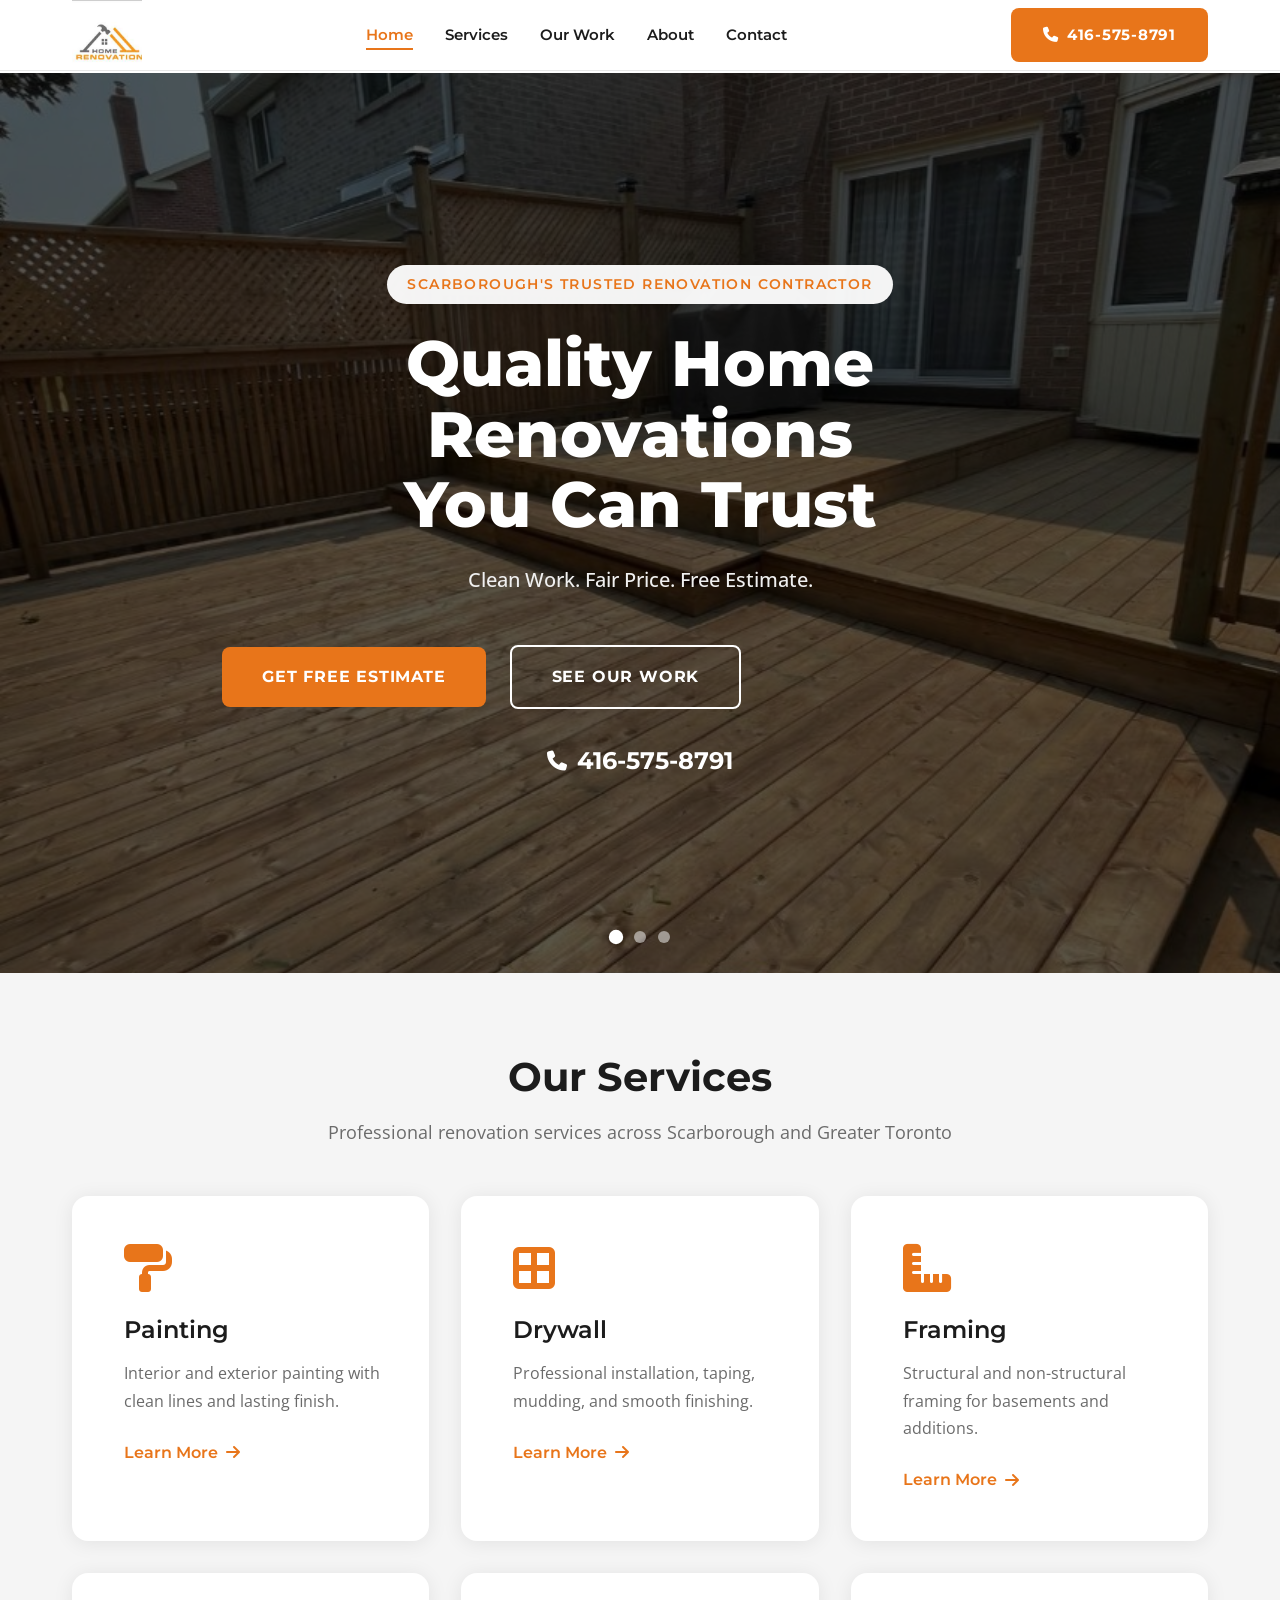
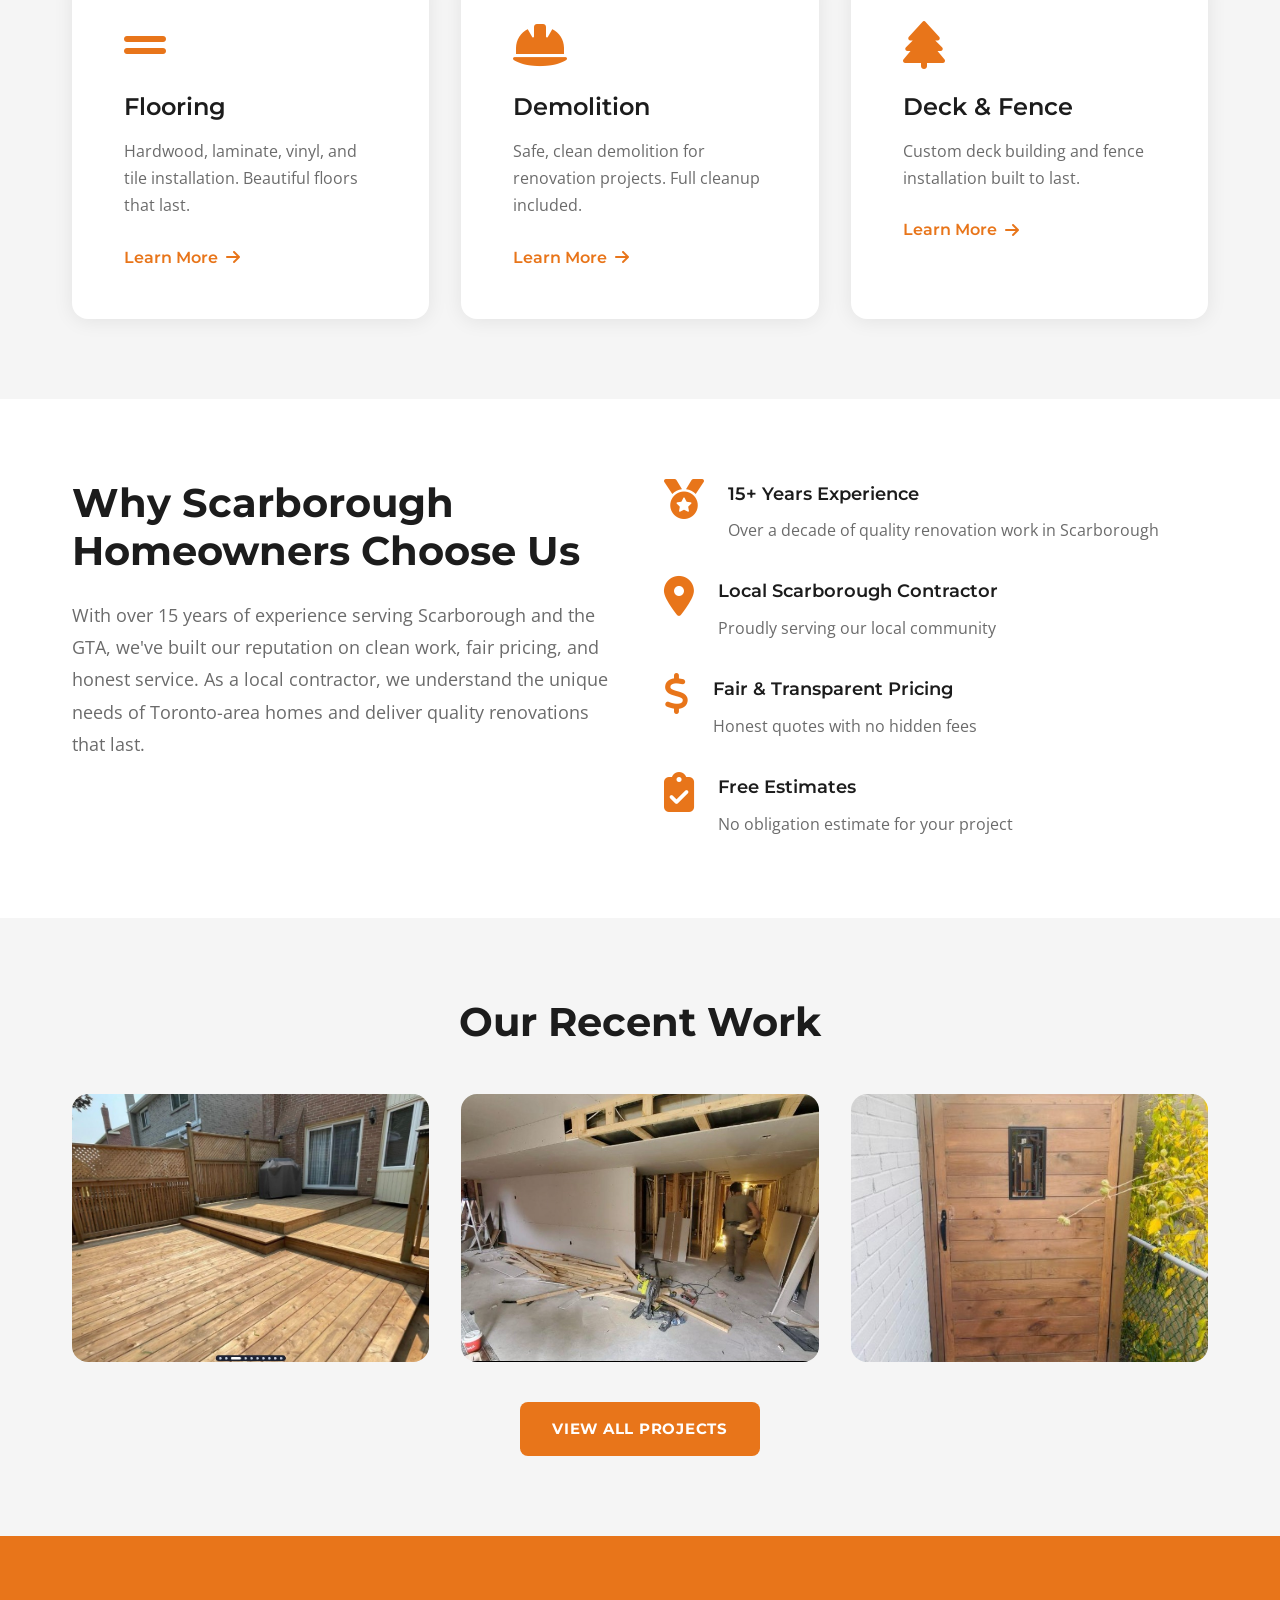
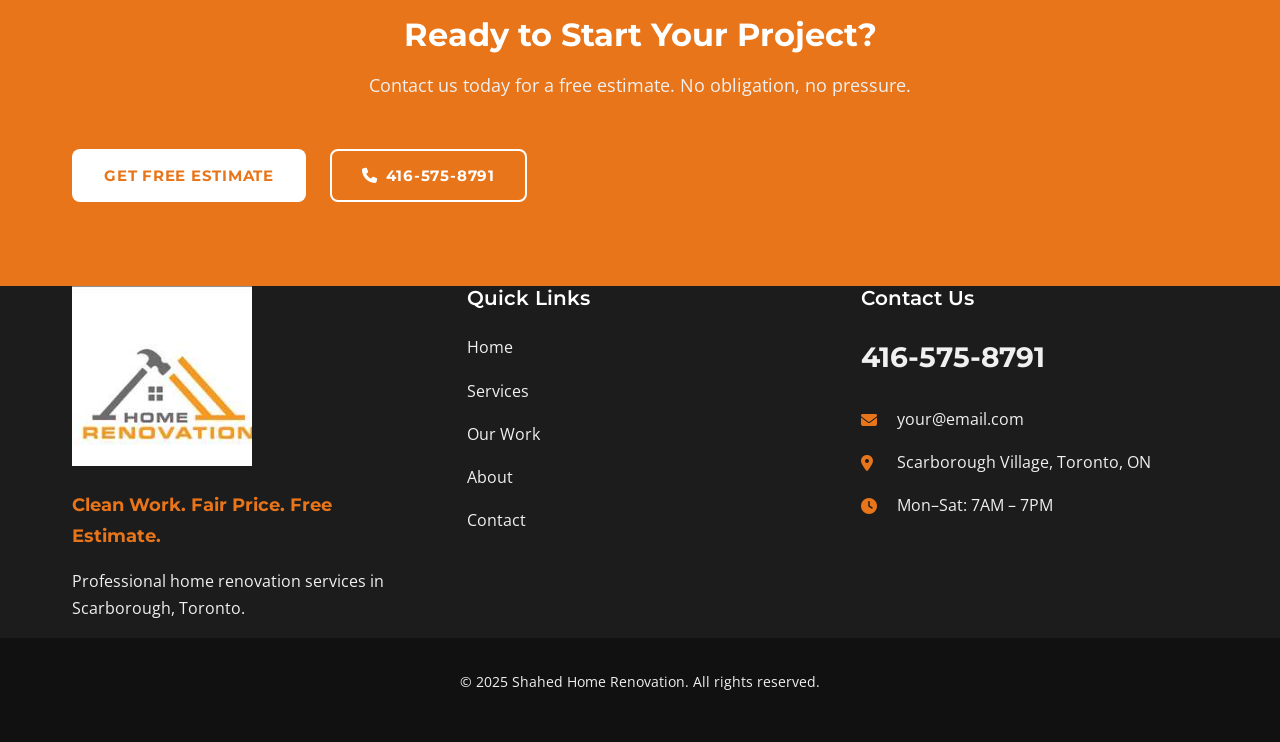
==== index.html @ 96cd0aba "Initial Shahed renovation website" ====
<!DOCTYPE html>
<html lang="en">
<head>
  <meta charset="UTF-8">
  <meta name="viewport" content="width=device-width, initial-scale=1.0">
  <title>Shahed Home Renovation | Scarborough Toronto Contractor</title>
  <meta name="description" content="Professional home renovation in Scarborough Toronto. Painting, drywall, framing, flooring, demolition, deck and fence. Free estimates. Call 416-575-8791.">
  
  <!-- Google Fonts -->
  <link href="https://fonts.googleapis.com/css2?family=Montserrat:wght@400;600;700;800&family=Open+Sans:wght@400;500;600&display=swap" rel="stylesheet">
  
  <!-- Font Awesome -->
  <link rel="stylesheet" href="https://cdnjs.cloudflare.com/ajax/libs/font-awesome/6.4.0/css/all.min.css">
  
  <!-- Stylesheet -->
  <link rel="stylesheet" href="assets/css/styles.css">
</head>
<body>

  <!-- Navigation -->
  <nav class="nav" id="nav">
    <div class="container nav__inner">
      <a href="index.html" class="nav__logo">
        <img src="assets/images/logo.jpeg" alt="Shahed Home Renovation">
      </a>
      <ul class="nav__links">
        <li><a href="index.html" class="nav__link">Home</a></li>
        <li><a href="services.html" class="nav__link">Services</a></li>
        <li><a href="gallery.html" class="nav__link">Our Work</a></li>
        <li><a href="about.html" class="nav__link">About</a></li>
        <li><a href="contact.html" class="nav__link">Contact</a></li>
      </ul>
      <a href="tel:4165758791" class="nav__cta button button--primary">
        <i class="fas fa-phone"></i> 416-575-8791
      </a>
      <button class="nav__hamburger" id="hamburger" aria-label="Menu">
        <span></span>
        <span></span>
        <span></span>
      </button>
    </div>
    <div class="nav__mobile-menu" id="mobile-menu">
      <ul>
        <li><a href="index.html">Home</a></li>
        <li><a href="services.html">Services</a></li>
        <li><a href="gallery.html">Our Work</a></li>
        <li><a href="about.html">About</a></li>
        <li><a href="contact.html">Contact</a></li>
        <li><a href="tel:4165758791" class="button button--primary">Call 416-575-8791</a></li>
      </ul>
    </div>
  </nav>

  <!-- Hero Slideshow -->
  <section class="hero" id="hero">
    <div class="hero__slides" id="hero-slides">
      <div class="hero__slide active" style="background-image: url('assets/images/portfolio/deck-complete.jpg')"></div>
      <div class="hero__slide" style="background-image: url('assets/images/portfolio/interior-floor.jpg')"></div>
      <div class="hero__slide" style="background-image: url('assets/images/portfolio/deck-build.jpg')"></div>
    </div>
    <div class="hero__overlay"></div>
    <div class="hero__content">
      <span class="hero__label">Scarborough's Trusted Renovation Contractor</span>
      <h1 class="hero__title">Quality Home Renovations<br>You Can Trust</h1>
      <p class="hero__tagline">Clean Work. Fair Price. Free Estimate.</p>
      <div class="hero__buttons">
        <a href="contact.html" class="button button--primary button--lg">Get Free Estimate</a>
        <a href="gallery.html" class="button button--outline-white button--lg">See Our Work</a>
      </div>
      <a href="tel:4165758791" class="hero__phone">
        <i class="fas fa-phone"></i> 416-575-8791
      </a>
    </div>
    <div class="hero__dots" id="hero-dots">
      <button class="hero__dot active" data-slide="0" aria-label="Slide 1"></button>
      <button class="hero__dot" data-slide="1" aria-label="Slide 2"></button>
      <button class="hero__dot" data-slide="2" aria-label="Slide 3"></button>
    </div>
  </section>

  <!-- Services Overview -->
  <section class="section services-overview">
    <div class="container">
      <div class="section__header scroll-animate">
        <h2>Our Services</h2>
        <p>Professional renovation services across Scarborough and Greater Toronto</p>
      </div>
      <div class="services__grid">
        <div class="service-card scroll-animate">
          <i class="fas fa-paint-roller service-card__icon"></i>
          <h3>Painting</h3>
          <p>Interior and exterior painting with clean lines and lasting finish.</p>
          <a href="services.html" class="service-card__link">Learn More <i class="fas fa-arrow-right"></i></a>
        </div>
        <div class="service-card scroll-animate">
          <i class="fas fa-border-all service-card__icon"></i>
          <h3>Drywall</h3>
          <p>Professional installation, taping, mudding, and smooth finishing.</p>
          <a href="services.html" class="service-card__link">Learn More <i class="fas fa-arrow-right"></i></a>
        </div>
        <div class="service-card scroll-animate">
          <i class="fas fa-ruler-combined service-card__icon"></i>
          <h3>Framing</h3>
          <p>Structural and non-structural framing for basements and additions.</p>
          <a href="services.html" class="service-card__link">Learn More <i class="fas fa-arrow-right"></i></a>
        </div>
        <div class="service-card scroll-animate">
          <i class="fas fa-grip-lines service-card__icon"></i>
          <h3>Flooring</h3>
          <p>Hardwood, laminate, vinyl, and tile installation. Beautiful floors that last.</p>
          <a href="services.html" class="service-card__link">Learn More <i class="fas fa-arrow-right"></i></a>
        </div>
        <div class="service-card scroll-animate">
          <i class="fas fa-hard-hat service-card__icon"></i>
          <h3>Demolition</h3>
          <p>Safe, clean demolition for renovation projects. Full cleanup included.</p>
          <a href="services.html" class="service-card__link">Learn More <i class="fas fa-arrow-right"></i></a>
        </div>
        <div class="service-card scroll-animate">
          <i class="fas fa-tree service-card__icon"></i>
          <h3>Deck & Fence</h3>
          <p>Custom deck building and fence installation built to last.</p>
          <a href="services.html" class="service-card__link">Learn More <i class="fas fa-arrow-right"></i></a>
        </div>
      </div>
    </div>
  </section>

  <!-- Why Choose Us -->
  <section class="section why-us">
    <div class="container">
      <div class="why-us__inner">
        <div class="why-us__text scroll-animate">
          <h2>Why Scarborough Homeowners Choose Us</h2>
          <p>With over 15 years of experience serving Scarborough and the GTA, we've built our reputation on clean work, fair pricing, and honest service. As a local contractor, we understand the unique needs of Toronto-area homes and deliver quality renovations that last.</p>
        </div>
        <div class="why-us__signals scroll-animate">
          <div class="trust-signal">
            <i class="fas fa-medal"></i>
            <div>
              <strong>15+ Years Experience</strong>
              <p>Over a decade of quality renovation work in Scarborough</p>
            </div>
          </div>
          <div class="trust-signal">
            <i class="fas fa-map-marker-alt"></i>
            <div>
              <strong>Local Scarborough Contractor</strong>
              <p>Proudly serving our local community</p>
            </div>
          </div>
          <div class="trust-signal">
            <i class="fas fa-dollar-sign"></i>
            <div>
              <strong>Fair & Transparent Pricing</strong>
              <p>Honest quotes with no hidden fees</p>
            </div>
          </div>
          <div class="trust-signal">
            <i class="fas fa-clipboard-check"></i>
            <div>
              <strong>Free Estimates</strong>
              <p>No obligation estimate for your project</p>
            </div>
          </div>
        </div>
      </div>
    </div>
  </section>

  <!-- Featured Work -->
  <section class="section featured-work">
    <div class="container">
      <div class="section__header scroll-animate">
        <h2>Our Recent Work</h2>
      </div>
      <div class="featured__grid">
        <div class="featured__item scroll-animate" data-src="assets/images/portfolio/deck-complete.jpg" data-caption="Completed Deck & Privacy Fence — Scarborough">
          <img src="assets/images/portfolio/deck-complete.jpg" alt="Completed deck and privacy fence in Scarborough" loading="lazy">
          <div class="featured__overlay"><i class="fas fa-search-plus"></i></div>
        </div>
        <div class="featured__item scroll-animate" data-src="assets/images/portfolio/interior-floor.jpg" data-caption="Hardwood Flooring Installation — Toronto">
          <img src="assets/images/portfolio/interior-floor.jpg" alt="Hardwood flooring installation in Toronto home" loading="lazy">
          <div class="featured__overlay"><i class="fas fa-search-plus"></i></div>
        </div>
        <div class="featured__item scroll-animate" data-src="assets/images/portfolio/deck-build.jpg" data-caption="Custom Wood Gate — Scarborough">
          <img src="assets/images/portfolio/wood-gate.jpg" alt="Custom wood gate with quality hardware" loading="lazy">
          <div class="featured__overlay"><i class="fas fa-search-plus"></i></div>
        </div>
      </div>
      <div class="text-center" style="margin-top: 2.5rem;">
        <a href="gallery.html" class="button button--primary">View All Projects</a>
      </div>
    </div>
  </section>

  <!-- CTA Banner -->
  <section class="cta-banner">
    <div class="container">
      <h2>Ready to Start Your Project?</h2>
      <p>Contact us today for a free estimate. No obligation, no pressure.</p>
      <div class="cta-banner__buttons">
        <a href="contact.html" class="button button--white">Get Free Estimate</a>
        <a href="tel:4165758791" class="button button--outline-white">
          <i class="fas fa-phone"></i> 416-575-8791
        </a>
      </div>
    </div>
  </section>

  <!-- Footer -->
  <footer class="footer">
    <div class="container footer__inner">
      <div class="footer__col">
        <img src="assets/images/logo.jpeg" alt="Shahed Home Renovation" class="footer__logo">
        <p class="footer__tagline">Clean Work. Fair Price. Free Estimate.</p>
        <p class="footer__desc">Professional home renovation services in Scarborough, Toronto.</p>
      </div>
      <div class="footer__col">
        <h4>Quick Links</h4>
        <ul>
          <li><a href="index.html">Home</a></li>
          <li><a href="services.html">Services</a></li>
          <li><a href="gallery.html">Our Work</a></li>
          <li><a href="about.html">About</a></li>
          <li><a href="contact.html">Contact</a></li>
        </ul>
      </div>
      <div class="footer__col">
        <h4>Contact Us</h4>
        <a href="tel:4165758791" class="footer__phone">416-575-8791</a>
        <p><i class="fas fa-envelope"></i> your@email.com</p>
        <p><i class="fas fa-map-marker-alt"></i> Scarborough Village, Toronto, ON</p>
        <p><i class="fas fa-clock"></i> Mon–Sat: 7AM – 7PM</p>
      </div>
    </div>
    <div class="footer__bottom">
      <p>© 2025 Shahed Home Renovation. All rights reserved.</p>
    </div>
  </footer>

  <!-- Lightbox (dynamically created by JavaScript if needed) -->
  <div class="lightbox" id="lightbox">
    <div class="lightbox__backdrop" id="lightbox-backdrop"></div>
    <div class="lightbox__content">
      <button class="lightbox__close" id="lightbox-close"><i class="fas fa-times"></i></button>
      <img src="" alt="" class="lightbox__img" id="lightbox-img">
      <p class="lightbox__caption" id="lightbox-caption"></p>
    </div>
  </div>

  <!-- Schema.org Markup -->
  <script type="application/ld+json">
  {
    "@context": "https://schema.org",
    "@type": "LocalBusiness",
    "name": "Shahed Home Renovation",
    "telephone": "+14165758791",
    "address": {
      "@type": "PostalAddress",
      "addressLocality": "Scarborough",
      "addressRegion": "ON",
      "addressCountry": "CA"
    },
    "description": "Professional home renovation services in Scarborough Toronto. Painting, drywall, framing, flooring, demolition, deck and fence.",
    "serviceArea": "Greater Toronto Area",
    "priceRange": "$$",
    "openingHours": "Mo-Sa 07:00-19:00"
  }
  </script>

  <!-- Scripts -->
  <script src="config.js"></script>
  <script src="assets/js/main.js"></script>
</body>
</html>
---- assets/css/styles.css ----
/* ============================================
   Shahed Home Renovation - Main Stylesheet
   Mobile-First Responsive Design
   ============================================ */

/* ============================================
   CSS VARIABLES
   ============================================ */
:root {
  /* Colors — 60-30-10 Rule */
  --primary: #E8751A;
  --primary-dark: #C5601A;
  --primary-light: #F09040;
  --bg-light: #F5F5F5;
  --bg-white: #FFFFFF;
  --bg-dark: #1C1C1C;
  --bg-darker: #111111;
  --text-dark: #1C1C1C;
  --text-gray: #6B6B6B;
  --text-light: #F0F0F0;
  --border: #E8E8E8;
  --white: #FFFFFF;

  /* Typography */
  --font-heading: 'Montserrat', sans-serif;
  --font-body: 'Open Sans', sans-serif;

  /* Spacing */
  --spacing-xs: 0.5rem;
  --spacing-sm: 1rem;
  --spacing-md: 1.5rem;
  --spacing-lg: 2rem;
  --spacing-xl: 3rem;
  --spacing-2xl: 5rem;

  /* Layout */
  --container-max: 1200px;
  --border-radius: 8px;
  --border-radius-lg: 16px;
  --transition: 0.3s ease;
  --shadow: 0 2px 20px rgba(0,0,0,0.08);
  --shadow-hover: 0 8px 30px rgba(232,117,26,0.15);
}

/* ============================================
   CSS RESET & BASE STYLES
   ============================================ */
*, *::before, *::after {
  margin: 0;
  padding: 0;
  box-sizing: border-box;
}

html {
  scroll-behavior: smooth;
  font-size: 16px;
}

body {
  font-family: var(--font-body);
  font-size: 1rem;
  line-height: 1.7;
  color: var(--text-gray);
  background: var(--bg-white);
  -webkit-font-smoothing: antialiased;
  -moz-osx-font-smoothing: grayscale;
}

img {
  max-width: 100%;
  height: auto;
  display: block;
}

a {
  color: inherit;
  text-decoration: none;
  transition: var(--transition);
}

ul, ol {
  list-style: none;
}

button {
  font-family: inherit;
  cursor: pointer;
}

/* ============================================
   TYPOGRAPHY
   ============================================ */
h1, h2, h3, h4, h5, h6 {
  font-family: var(--font-heading);
  font-weight: 700;
  line-height: 1.2;
  color: var(--text-dark);
  margin-bottom: var(--spacing-sm);
}

h1 {
  font-size: 2.5rem;
  font-weight: 800;
}

h2 {
  font-size: 2rem;
  font-weight: 700;
}

h3 {
  font-size: 1.5rem;
  font-weight: 600;
}

h4 {
  font-size: 1.25rem;
  font-weight: 600;
}

p {
  margin-bottom: var(--spacing-sm);
}

strong {
  font-weight: 600;
  color: var(--text-dark);
}

/* ============================================
   LAYOUT UTILITIES
   ============================================ */
.container {
  width: 100%;
  max-width: var(--container-max);
  margin: 0 auto;
  padding: 0 var(--spacing-sm);
}

.section {
  padding: var(--spacing-2xl) 0;
}

.section--light {
  background: var(--bg-light);
}

.section__header {
  text-align: center;
  margin-bottom: var(--spacing-xl);
}

.section__header h2 {
  margin-bottom: var(--spacing-sm);
}

.section__header p {
  font-size: 1.125rem;
  color: var(--text-gray);
  max-width: 700px;
  margin: 0 auto;
}

.text-center {
  text-align: center;
}

/* ============================================
   BUTTONS
   ============================================ */
.button {
  display: inline-flex;
  align-items: center;
  gap: 8px;
  padding: 14px 32px;
  border-radius: var(--border-radius);
  font-family: var(--font-heading);
  font-weight: 700;
  font-size: 0.95rem;
  text-transform: uppercase;
  letter-spacing: 0.05em;
  border: none;
  cursor: pointer;
  transition: var(--transition);
  text-decoration: none;
}

.button--primary {
  background: var(--primary);
  color: var(--white);
}

.button--primary:hover {
  background: var(--primary-dark);
  transform: translateY(-2px);
  box-shadow: var(--shadow-hover);
}

.button--outline {
  background: transparent;
  color: var(--primary);
  border: 2px solid var(--primary);
  padding: 12px 30px;
}

.button--outline:hover {
  background: var(--primary);
  color: var(--white);
}

.button--outline-white {
  background: transparent;
  color: var(--white);
  border: 2px solid var(--white);
  padding: 12px 30px;
}

.button--outline-white:hover {
  background: var(--white);
  color: var(--primary);
}

.button--white {
  background: var(--white);
  color: var(--primary);
}

.button--white:hover {
  background: var(--bg-light);
}

.button--lg {
  padding: 16px 40px;
  font-size: 1rem;
}

/* ============================================
   NAVIGATION
   ============================================ */
.nav {
  position: fixed;
  top: 0;
  left: 0;
  width: 100%;
  background: var(--white);
  border-bottom: 1px solid var(--border);
  z-index: 1000;
  transition: box-shadow var(--transition);
}

.nav--scrolled {
  box-shadow: var(--shadow);
}

.nav__inner {
  display: flex;
  align-items: center;
  justify-content: space-between;
  padding: var(--spacing-sm) var(--spacing-sm);
  gap: var(--spacing-lg);
}

.nav__logo img {
  max-height: 70px;
  width: auto;
}

.nav__links {
  display: none;
  gap: var(--spacing-lg);
}

.nav__link {
  font-family: var(--font-heading);
  font-weight: 600;
  font-size: 0.95rem;
  color: var(--text-dark);
  padding-bottom: 4px;
  border-bottom: 2px solid transparent;
  transition: var(--transition);
}

.nav__link:hover,
.nav__link.active {
  color: var(--primary);
  border-bottom-color: var(--primary);
}

.nav__cta {
  display: none;
}

.nav__hamburger {
  display: flex;
  flex-direction: column;
  gap: 5px;
  background: none;
  border: none;
  padding: 8px;
  cursor: pointer;
}

.nav__hamburger span {
  width: 28px;
  height: 3px;
  background: var(--text-dark);
  border-radius: 2px;
  transition: var(--transition);
}

.nav__hamburger:hover span {
  background: var(--primary);
}

.nav__mobile-menu {
  position: fixed;
  top: 0;
  right: -100%;
  width: 100%;
  max-width: 400px;
  height: 100vh;
  background: var(--white);
  box-shadow: -4px 0 20px rgba(0,0,0,0.1);
  padding: var(--spacing-xl) var(--spacing-lg);
  transition: right 0.3s ease;
  z-index: 999;
}

.nav__mobile-menu--open {
  right: 0;
}

.nav__mobile-menu ul {
  display: flex;
  flex-direction: column;
  gap: var(--spacing-md);
  margin-top: var(--spacing-xl);
}

.nav__mobile-menu a {
  font-family: var(--font-heading);
  font-weight: 600;
  font-size: 1.125rem;
  color: var(--text-dark);
  display: block;
  padding: var(--spacing-sm) 0;
  border-bottom: 1px solid var(--border);
  transition: var(--transition);
}

.nav__mobile-menu a:hover {
  color: var(--primary);
  padding-left: var(--spacing-sm);
}

.nav__mobile-menu .button {
  margin-top: var(--spacing-md);
  width: 100%;
  justify-content: center;
}

/* ============================================
   HERO SECTION
   ============================================ */
.hero {
  position: relative;
  height: 100vh;
  min-height: 600px;
  overflow: hidden;
  display: flex;
  align-items: center;
  justify-content: center;
  margin-top: 73px;
}

.hero__slides {
  position: absolute;
  inset: 0;
}

.hero__slide {
  position: absolute;
  inset: 0;
  background-size: cover;
  background-position: center;
  opacity: 0;
  transition: opacity 1s ease;
}

.hero__slide.active {
  opacity: 1;
}

.hero__overlay {
  position: absolute;
  inset: 0;
  background: rgba(0, 0, 0, 0.65);
  z-index: 1;
}

.hero__content {
  position: relative;
  z-index: 2;
  text-align: center;
  color: var(--white);
  padding: var(--spacing-lg);
  max-width: 900px;
}

.hero__label {
  display: inline-block;
  font-family: var(--font-heading);
  font-weight: 600;
  font-size: 0.875rem;
  text-transform: uppercase;
  letter-spacing: 0.1em;
  color: var(--primary);
  background: rgba(255, 255, 255, 0.95);
  padding: 8px 20px;
  border-radius: 30px;
  margin-bottom: var(--spacing-md);
}

.hero__title {
  font-size: 2.5rem;
  font-weight: 800;
  color: var(--white);
  margin-bottom: var(--spacing-md);
  line-height: 1.1;
}

.hero__tagline {
  font-size: 1.25rem;
  font-weight: 500;
  margin-bottom: var(--spacing-xl);
  color: var(--text-light);
}

.hero__buttons {
  display: flex;
  flex-direction: column;
  gap: var(--spacing-md);
  align-items: center;
  margin-bottom: var(--spacing-lg);
}

.hero__phone {
  display: inline-flex;
  align-items: center;
  gap: 10px;
  font-family: var(--font-heading);
  font-weight: 700;
  font-size: 1.5rem;
  color: var(--white);
  transition: var(--transition);
}

.hero__phone:hover {
  color: var(--primary);
  transform: scale(1.05);
}

.hero__phone i {
  font-size: 1.25rem;
}

.hero__dots {
  position: absolute;
  bottom: 30px;
  left: 50%;
  transform: translateX(-50%);
  display: flex;
  gap: 12px;
  z-index: 3;
}

.hero__dot {
  width: 12px;
  height: 12px;
  border-radius: 50%;
  background: rgba(255, 255, 255, 0.5);
  border: none;
  cursor: pointer;
  transition: var(--transition);
  padding: 0;
}

.hero__dot.active,
.hero__dot:hover {
  background: var(--white);
  transform: scale(1.2);
}

/* ============================================
   SERVICES OVERVIEW
   ============================================ */
.services-overview {
  background: var(--bg-light);
}

.services__grid {
  display: grid;
  grid-template-columns: 1fr;
  gap: var(--spacing-lg);
}

.service-card {
  background: var(--white);
  padding: var(--spacing-xl);
  border-radius: var(--border-radius-lg);
  box-shadow: var(--shadow);
  transition: var(--transition);
  border-left: 4px solid transparent;
}

.service-card:hover {
  transform: translateY(-8px);
  box-shadow: var(--shadow-hover);
  border-left-color: var(--primary);
}

.service-card__icon {
  font-size: 3rem;
  color: var(--primary);
  margin-bottom: var(--spacing-md);
}

.service-card h3 {
  margin-bottom: var(--spacing-sm);
}

.service-card p {
  margin-bottom: var(--spacing-md);
}

.service-card__link {
  display: inline-flex;
  align-items: center;
  gap: 8px;
  font-family: var(--font-heading);
  font-weight: 600;
  color: var(--primary);
  transition: var(--transition);
}

.service-card__link:hover {
  gap: 12px;
}

/* ============================================
   WHY CHOOSE US
   ============================================ */
.why-us {
  background: var(--white);
}

.why-us__inner {
  display: grid;
  grid-template-columns: 1fr;
  gap: var(--spacing-xl);
  align-items: start;
}

.why-us__text h2 {
  margin-bottom: var(--spacing-md);
}

.why-us__text p {
  font-size: 1.125rem;
  line-height: 1.8;
}

.why-us__signals {
  display: flex;
  flex-direction: column;
  gap: var(--spacing-lg);
}

.trust-signal {
  display: flex;
  gap: var(--spacing-md);
  align-items: flex-start;
}

.trust-signal i {
  font-size: 2.5rem;
  color: var(--primary);
  flex-shrink: 0;
}

.trust-signal strong {
  display: block;
  font-family: var(--font-heading);
  font-size: 1.125rem;
  margin-bottom: var(--spacing-xs);
}

.trust-signal p {
  margin: 0;
  color: var(--text-gray);
}

/* ============================================
   FEATURED WORK
   ============================================ */
.featured-work {
  background: var(--bg-light);
}

.featured__grid {
  display: grid;
  grid-template-columns: 1fr;
  gap: var(--spacing-lg);
}

.featured__item {
  position: relative;
  border-radius: var(--border-radius-lg);
  overflow: hidden;
  cursor: pointer;
  aspect-ratio: 4/3;
}

.featured__item img {
  width: 100%;
  height: 100%;
  object-fit: cover;
  transition: transform 0.5s ease;
}

.featured__item:hover img {
  transform: scale(1.1);
}

.featured__overlay {
  position: absolute;
  inset: 0;
  background: linear-gradient(to bottom, rgba(0, 0, 0, 0.3), rgba(0, 0, 0, 0.7));
  display: flex;
  align-items: center;
  justify-content: center;
  opacity: 0;
  transition: var(--transition);
}

.featured__item:hover .featured__overlay {
  opacity: 1;
}

.featured__overlay i {
  font-size: 3rem;
  color: var(--white);
  text-shadow: 0 2px 8px rgba(0, 0, 0, 0.3);
}

/* ============================================
   CTA BANNER
   ============================================ */
.cta-banner {
  background: var(--primary);
  color: var(--white);
  text-align: center;
  padding: var(--spacing-2xl) var(--spacing-lg);
}

.cta-banner h2 {
  color: var(--white);
  font-size: 2rem;
  margin-bottom: var(--spacing-sm);
}

.cta-banner p {
  font-size: 1.125rem;
  margin-bottom: var(--spacing-xl);
  color: var(--text-light);
}

.cta-banner__buttons {
  display: flex;
  flex-direction: column;
  gap: var(--spacing-md);
  align-items: center;
}

/* ============================================
   FOOTER
   ============================================ */
.footer {
  background: var(--bg-dark);
  color: var(--text-light);
  border-top: 4px solid var(--primary);
}

.footer__inner {
  display: grid;
  grid-template-columns: 1fr;
  gap: var(--spacing-xl);
  padding: var(--spacing-2xl) var(--spacing-sm);
}

.footer__logo {
  max-width: 180px;
  margin-bottom: var(--spacing-md);
}

.footer__tagline {
  font-family: var(--font-heading);
  font-weight: 700;
  font-size: 1.125rem;
  color: var(--primary);
  margin-bottom: var(--spacing-sm);
}

.footer__desc {
  margin-bottom: var(--spacing-md);
  line-height: 1.7;
}

.footer__col h4 {
  color: var(--white);
  font-size: 1.25rem;
  margin-bottom: var(--spacing-md);
}

.footer__col ul {
  display: flex;
  flex-direction: column;
  gap: var(--spacing-sm);
}

.footer__col a {
  color: var(--text-light);
  transition: var(--transition);
}

.footer__col a:hover {
  color: var(--primary);
  padding-left: var(--spacing-xs);
}

.footer__phone {
  display: block;
  font-family: var(--font-heading);
  font-weight: 700;
  font-size: 1.75rem;
  color: var(--primary);
  margin-bottom: var(--spacing-md);
  transition: var(--transition);
}

.footer__phone:hover {
  color: var(--primary-light);
}

.footer__col p {
  display: flex;
  align-items: center;
  gap: var(--spacing-sm);
  margin-bottom: var(--spacing-sm);
}

.footer__col i {
  color: var(--primary);
  width: 20px;
}

.footer__bottom {
  background: var(--bg-darker);
  padding: var(--spacing-lg) var(--spacing-sm);
  text-align: center;
  color: var(--text-light);
  font-size: 0.875rem;
}

/* ============================================
   PAGE HERO
   ============================================ */
.page-hero {
  background: linear-gradient(135deg, var(--bg-dark) 0%, var(--primary-dark) 100%);
  color: var(--white);
  padding: var(--spacing-2xl) var(--spacing-sm);
  margin-top: 73px;
  text-align: center;
  min-height: 380px;
  display: flex;
  align-items: center;
  justify-content: center;
}

.page-hero__content {
  max-width: 800px;
  margin: 0 auto;
}

.page-hero__breadcrumb {
  font-family: var(--font-heading);
  font-weight: 600;
  font-size: 0.875rem;
  margin-bottom: var(--spacing-md);
  color: var(--text-light);
}

.page-hero__breadcrumb a {
  color: var(--white);
  transition: var(--transition);
}

.page-hero__breadcrumb a:hover {
  color: var(--primary-light);
}

.page-hero h1 {
  color: var(--white);
  font-size: 2.5rem;
  margin-bottom: var(--spacing-md);
}

.page-hero p {
  font-size: 1.125rem;
  color: var(--text-light);
}

/* ============================================
   SERVICE DETAIL CARDS
   ============================================ */
.services__detail-grid {
  display: grid;
  grid-template-columns: 1fr;
  gap: var(--spacing-xl);
}

.service-detail-card {
  background: var(--white);
  padding: var(--spacing-xl);
  border-radius: var(--border-radius-lg);
  box-shadow: var(--shadow);
  border-top: 4px solid var(--primary);
}

.service-detail-card__icon {
  width: 80px;
  height: 80px;
  background: var(--primary);
  border-radius: 50%;
  display: flex;
  align-items: center;
  justify-content: center;
  margin-bottom: var(--spacing-md);
}

.service-detail-card__icon i {
  font-size: 2.5rem;
  color: var(--white);
}

.service-detail-card h3 {
  margin-bottom: var(--spacing-md);
}

.service-detail-card p {
  margin-bottom: var(--spacing-lg);
  line-height: 1.8;
}

/* ============================================
   SERVICE AREAS
   ============================================ */
.service-areas {
  background: var(--bg-light);
  text-align: center;
}

.service-areas h2 {
  margin-bottom: var(--spacing-xl);
}

.service-areas__list {
  display: flex;
  flex-wrap: wrap;
  gap: var(--spacing-md);
  justify-content: center;
  max-width: 900px;
  margin: 0 auto;
}

.service-areas__badge {
  background: var(--white);
  color: var(--text-dark);
  padding: var(--spacing-sm) var(--spacing-lg);
  border-radius: 30px;
  font-family: var(--font-heading);
  font-weight: 600;
  box-shadow: var(--shadow);
  transition: var(--transition);
}

.service-areas__badge:hover {
  background: var(--primary);
  color: var(--white);
  transform: translateY(-2px);
}

/* ============================================
   GALLERY
   ============================================ */
.gallery__grid {
  display: grid;
  grid-template-columns: 1fr;
  gap: var(--spacing-lg);
}

.gallery__item {
  position: relative;
  border-radius: var(--border-radius-lg);
  overflow: hidden;
  cursor: pointer;
  aspect-ratio: 4/3;
}

.gallery__item img {
  width: 100%;
  height: 100%;
  object-fit: cover;
  transition: transform 0.5s ease;
}

.gallery__item:hover img {
  transform: scale(1.1);
}

.gallery__overlay {
  position: absolute;
  inset: 0;
  background: linear-gradient(to bottom, rgba(0, 0, 0, 0.3), rgba(0, 0, 0, 0.7));
  display: flex;
  flex-direction: column;
  align-items: center;
  justify-content: center;
  opacity: 0;
  transition: var(--transition);
  padding: var(--spacing-lg);
}

.gallery__item:hover .gallery__overlay {
  opacity: 1;
}

.gallery__category {
  display: inline-block;
  background: var(--white);
  color: var(--primary);
  padding: 8px 20px;
  border-radius: 30px;
  font-family: var(--font-heading);
  font-weight: 600;
  font-size: 0.875rem;
  text-transform: uppercase;
  letter-spacing: 0.05em;
  margin-bottom: var(--spacing-md);
}

.gallery__overlay i {
  font-size: 3rem;
  color: var(--white);
  text-shadow: 0 2px 8px rgba(0, 0, 0, 0.3);
}

.gallery__more {
  text-align: center;
  font-size: 1.125rem;
  margin-top: var(--spacing-xl);
  color: var(--text-gray);
  font-style: italic;
}

/* ============================================
   LIGHTBOX
   ============================================ */
.lightbox {
  display: none;
  position: fixed;
  inset: 0;
  z-index: 2000;
}

.lightbox.active {
  display: block;
}

.lightbox__backdrop {
  position: absolute;
  inset: 0;
  background: rgba(0, 0, 0, 0.95);
  cursor: pointer;
}

.lightbox__content {
  position: relative;
  height: 100%;
  display: flex;
  flex-direction: column;
  align-items: center;
  justify-content: center;
  padding: var(--spacing-xl);
  z-index: 2001;
}

.lightbox__close {
  position: absolute;
  top: 20px;
  right: 20px;
  width: 50px;
  height: 50px;
  background: var(--white);
  border: none;
  border-radius: 50%;
  font-size: 1.5rem;
  color: var(--text-dark);
  cursor: pointer;
  transition: var(--transition);
  display: flex;
  align-items: center;
  justify-content: center;
  z-index: 2002;
}

.lightbox__close:hover {
  background: var(--primary);
  color: var(--white);
  transform: rotate(90deg);
}

.lightbox__img {
  max-width: 90%;
  max-height: 80vh;
  object-fit: contain;
  border-radius: var(--border-radius-lg);
}

.lightbox__caption {
  color: var(--white);
  font-size: 1.125rem;
  margin-top: var(--spacing-lg);
  text-align: center;
  max-width: 800px;
}

/* ============================================
   ABOUT PAGE
   ============================================ */
.about__inner {
  display: grid;
  grid-template-columns: 1fr;
  gap: var(--spacing-xl);
  align-items: center;
  margin-bottom: var(--spacing-2xl);
}

.about__image {
  border-radius: var(--border-radius-lg);
  overflow: hidden;
  box-shadow: var(--shadow);
}

.about__image img {
  width: 100%;
  height: auto;
}

.about__text h2 {
  margin-bottom: var(--spacing-md);
}

.about__text p {
  font-size: 1.125rem;
  line-height: 1.8;
  margin-bottom: var(--spacing-md);
}

.about__stats {
  display: grid;
  grid-template-columns: repeat(2, 1fr);
  gap: var(--spacing-lg);
  margin-top: var(--spacing-2xl);
}

.stat-box {
  background: var(--primary);
  color: var(--white);
  padding: var(--spacing-xl);
  border-radius: var(--border-radius-lg);
  text-align: center;
  box-shadow: var(--shadow);
}

.stat-box__number {
  display: block;
  font-family: var(--font-heading);
  font-weight: 800;
  font-size: 3rem;
  margin-bottom: var(--spacing-sm);
}

.stat-box__label {
  display: block;
  font-family: var(--font-heading);
  font-weight: 600;
  font-size: 1rem;
  text-transform: uppercase;
  letter-spacing: 0.05em;
}

.about-values {
  background: var(--bg-light);
}

.about-values__grid {
  display: grid;
  grid-template-columns: 1fr;
  gap: var(--spacing-lg);
}

.value-card {
  background: var(--white);
  padding: var(--spacing-xl);
  border-radius: var(--border-radius-lg);
  box-shadow: var(--shadow);
  text-align: center;
}

.value-card i {
  font-size: 3rem;
  color: var(--primary);
  margin-bottom: var(--spacing-md);
}

.value-card h3 {
  margin-bottom: var(--spacing-sm);
}

/* ============================================
   CONTACT PAGE
   ============================================ */
.contact__inner {
  display: grid;
  grid-template-columns: 1fr;
  gap: var(--spacing-xl);
}

.contact__info {
  display: flex;
  flex-direction: column;
  gap: var(--spacing-lg);
}

.contact__big-phone {
  font-family: var(--font-heading);
  font-weight: 800;
  font-size: 2.5rem;
  color: var(--primary);
  transition: var(--transition);
  display: block;
}

.contact__big-phone:hover {
  color: var(--primary-dark);
}

.contact__phone-label {
  font-size: 1.125rem;
  color: var(--text-gray);
  margin-bottom: var(--spacing-lg);
}

.contact__detail {
  display: flex;
  align-items: center;
  gap: var(--spacing-md);
  font-size: 1.125rem;
  margin-bottom: var(--spacing-sm);
}

.contact__detail i {
  color: var(--primary);
  font-size: 1.25rem;
  width: 25px;
}

.contact__detail a {
  color: var(--text-dark);
  transition: var(--transition);
}

.contact__detail a:hover {
  color: var(--primary);
}

.contact__trust {
  display: flex;
  gap: var(--spacing-lg);
  margin-top: var(--spacing-lg);
  flex-wrap: wrap;
}

.contact__trust-item {
  display: flex;
  flex-direction: column;
  align-items: center;
  gap: var(--spacing-xs);
}

.contact__trust-item i {
  font-size: 2rem;
  color: var(--primary);
}

.contact__trust-item span {
  font-family: var(--font-heading);
  font-weight: 600;
  font-size: 0.875rem;
  text-transform: uppercase;
}

.contact__form-wrap {
  background: var(--white);
  padding: var(--spacing-xl);
  border-radius: var(--border-radius-lg);
  box-shadow: var(--shadow);
}

.contact__form {
  display: flex;
  flex-direction: column;
  gap: var(--spacing-lg);
}

.form__group {
  display: flex;
  flex-direction: column;
}

.form__group label {
  font-family: var(--font-heading);
  font-weight: 600;
  color: var(--text-dark);
  margin-bottom: var(--spacing-xs);
}

.form__group input,
.form__group select,
.form__group textarea {
  padding: var(--spacing-md);
  border: 2px solid var(--border);
  border-radius: var(--border-radius);
  font-family: var(--font-body);
  font-size: 1rem;
  transition: var(--transition);
}

.form__group input:focus,
.form__group select:focus,
.form__group textarea:focus {
  outline: none;
  border-color: var(--primary);
}

.form__group textarea {
  resize: vertical;
  min-height: 150px;
}

.form__message {
  padding: var(--spacing-md);
  border-radius: var(--border-radius);
  text-align: center;
  font-weight: 600;
  display: none;
}

.form__message.success {
  display: block;
  background: #d4edda;
  color: #155724;
  border: 1px solid #c3e6cb;
}

.form__message.error {
  display: block;
  background: #f8d7da;
  color: #721c24;
  border: 1px solid #f5c6cb;
}

.form__submit {
  width: 100%;
  justify-content: center;
  cursor: pointer;
}

.form__submit:disabled {
  background: var(--text-gray);
  cursor: not-allowed;
}

/* ============================================
   SCROLL ANIMATIONS
   ============================================ */
.scroll-animate {
  opacity: 0;
  transform: translateY(30px);
  transition: opacity 0.6s ease, transform 0.6s ease;
}

.scroll-animate.visible {
  opacity: 1;
  transform: translateY(0);
}

/* ============================================
   RESPONSIVE - TABLET
   ============================================ */
@media (min-width: 768px) {
  /* Typography */
  h1 {
    font-size: 3rem;
  }

  h2 {
    font-size: 2.5rem;
  }

  /* Container */
  .container {
    padding: 0 var(--spacing-lg);
  }

  /* Navigation */
  .nav__links {
    display: flex;
  }

  .nav__hamburger {
    display: none;
  }

  .nav__cta {
    display: inline-flex;
  }

  /* Hero */
  .hero__title {
    font-size: 3.5rem;
  }

  .hero__buttons {
    flex-direction: row;
  }

  /* Services Grid */
  .services__grid {
    grid-template-columns: repeat(2, 1fr);
  }

  /* Why Us */
  .why-us__inner {
    grid-template-columns: 1fr 1fr;
  }

  /* Featured Work */
  .featured__grid {
    grid-template-columns: repeat(2, 1fr);
  }

  /* CTA Banner */
  .cta-banner__buttons {
    flex-direction: row;
  }

  /* Footer */
  .footer__inner {
    grid-template-columns: repeat(3, 1fr);
  }

  /* Service Detail */
  .services__detail-grid {
    grid-template-columns: repeat(2, 1fr);
  }

  /* Gallery */
  .gallery__grid {
    grid-template-columns: repeat(2, 1fr);
  }

  /* About */
  .about__inner {
    grid-template-columns: 1fr 1fr;
  }

  .about__stats {
    grid-template-columns: repeat(4, 1fr);
  }

  .about-values__grid {
    grid-template-columns: repeat(3, 1fr);
  }

  /* Contact */
  .contact__inner {
    grid-template-columns: 1fr 1.5fr;
  }
}

/* ============================================
   RESPONSIVE - DESKTOP
   ============================================ */
@media (min-width: 1024px) {
  /* Typography */
  h1 {
    font-size: 3.5rem;
  }

  /* Hero */
  .hero__title {
    font-size: 4rem;
  }

  /* Services Grid */
  .services__grid {
    grid-template-columns: repeat(3, 1fr);
  }

  /* Featured Work */
  .featured__grid {
    grid-template-columns: repeat(3, 1fr);
  }

  /* Gallery */
  .gallery__grid {
    grid-template-columns: repeat(3, 1fr);
  }
}

/* ============================================
   PRINT STYLES
   ============================================ */
@media print {
  .nav,
  .hero__dots,
  .cta-banner,
  .lightbox {
    display: none;
  }
}
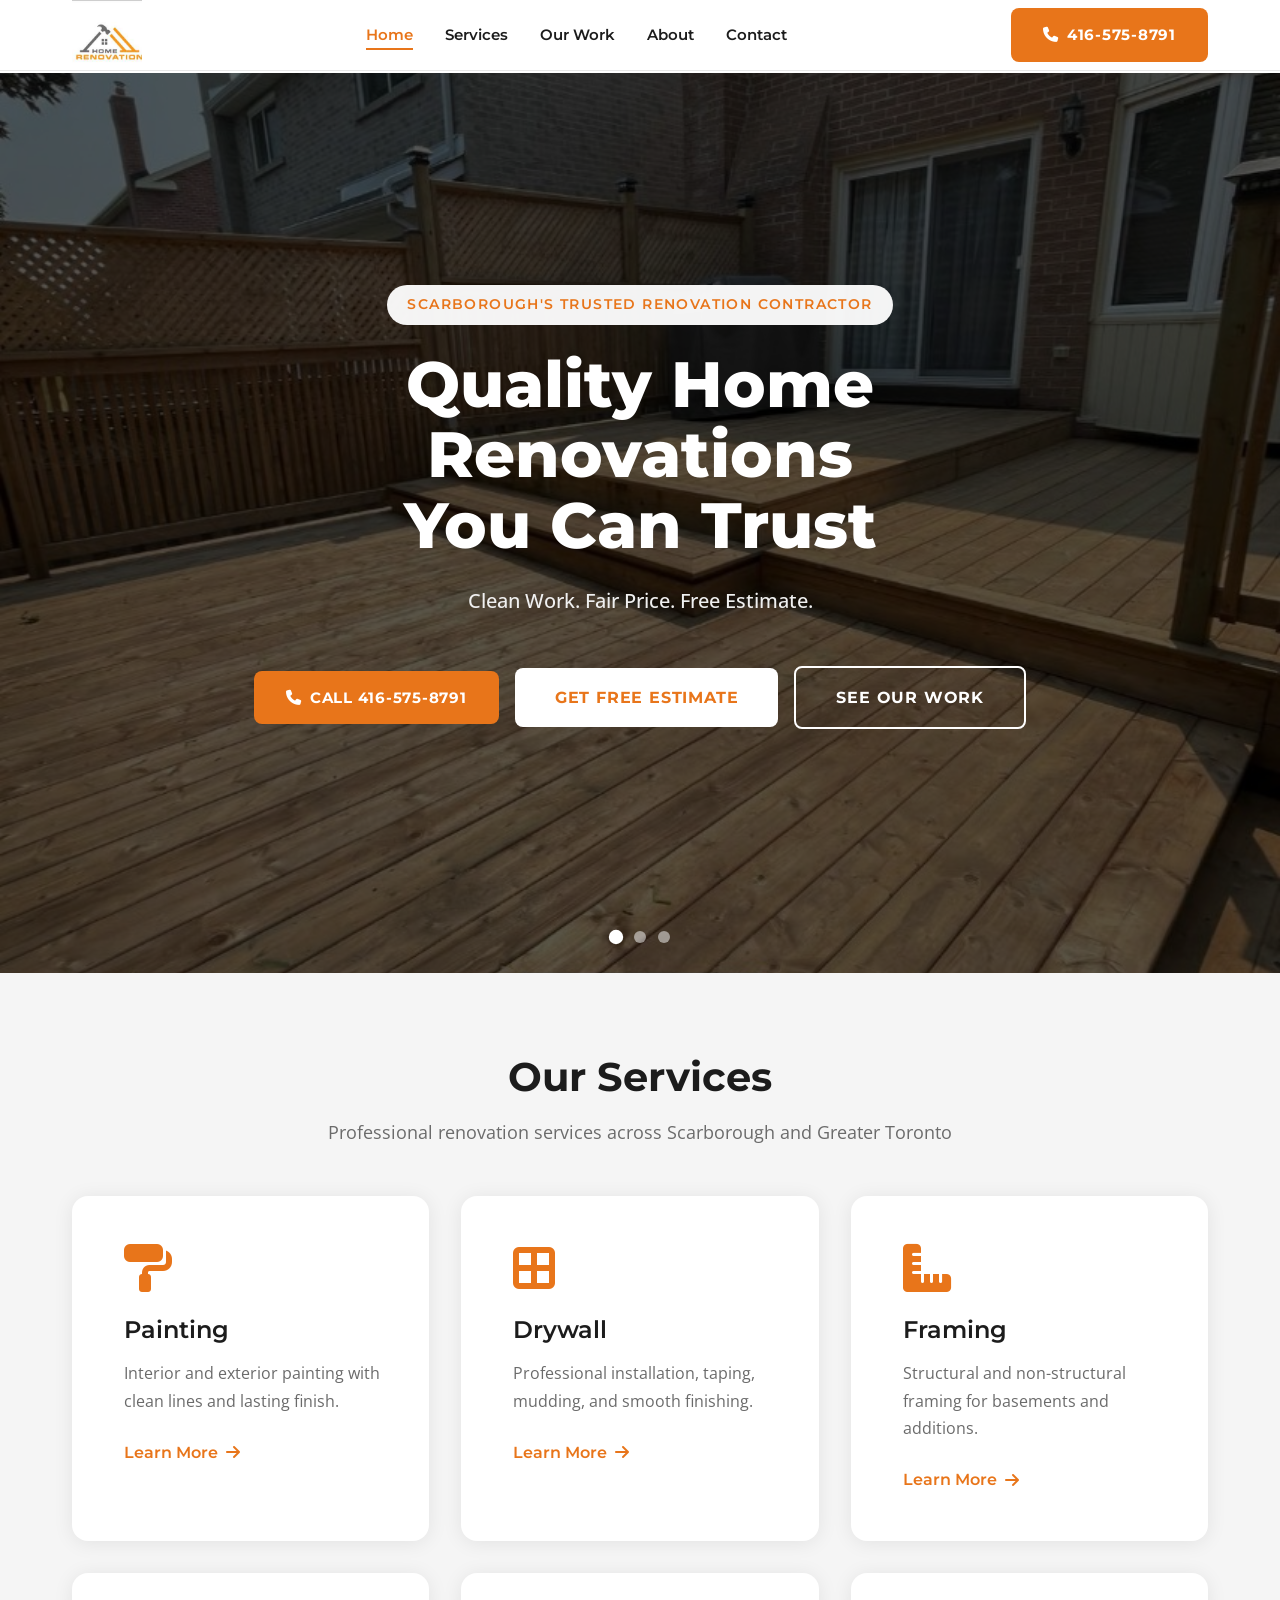
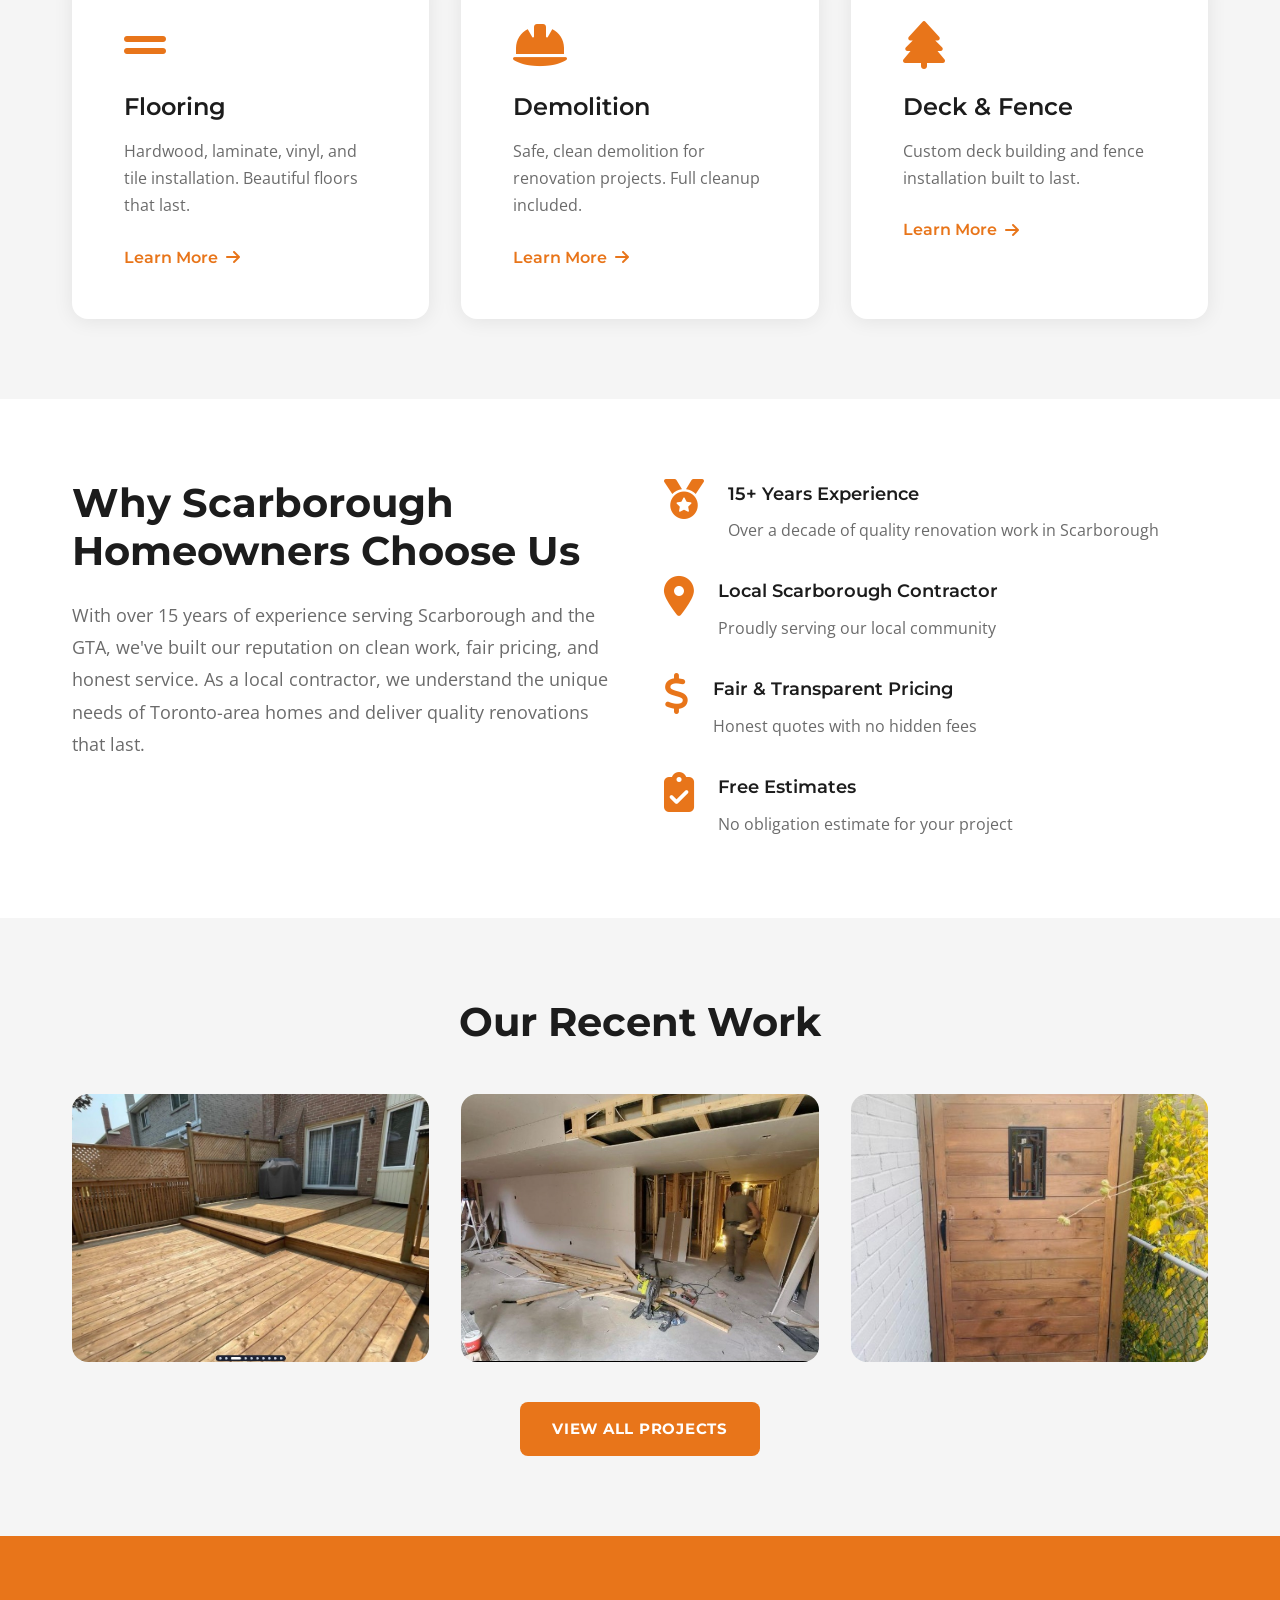
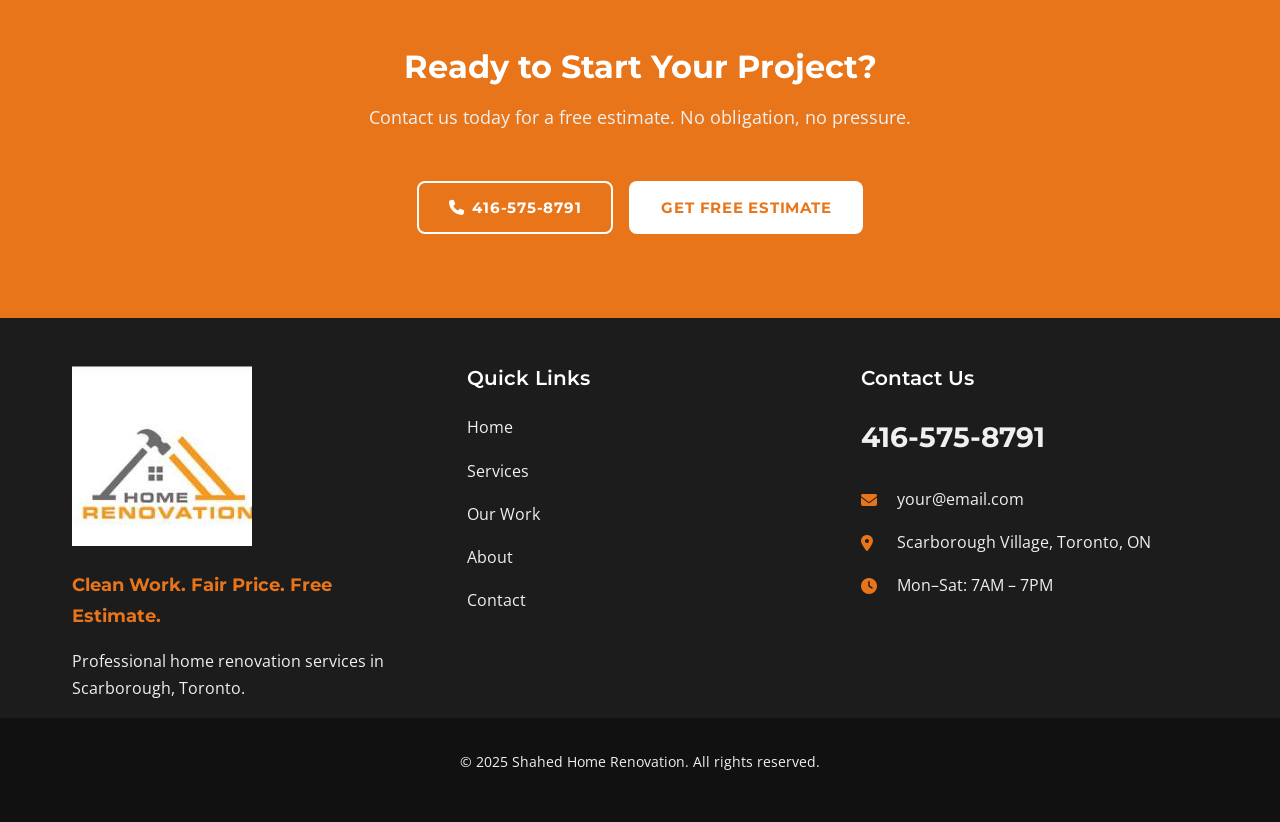
==== commit 18f3f9fb: "Fix hero buttons, mobile menu, CTA banner, footer spacing, and lightbox image mismatch" ====
--- a/index.html
+++ b/index.html
@@ -40,13 +40,18 @@
       </button>
     </div>
     <div class="nav__mobile-menu" id="mobile-menu">
+      <button class="nav__mobile-close" id="mobile-close" aria-label="Close menu">
+        <i class="fas fa-times"></i>
+      </button>
+      <a href="tel:4165758791" class="button button--primary nav__mobile-call">
+        <i class="fas fa-phone"></i> Call 416-575-8791
+      </a>
       <ul>
         <li><a href="index.html">Home</a></li>
         <li><a href="services.html">Services</a></li>
         <li><a href="gallery.html">Our Work</a></li>
         <li><a href="about.html">About</a></li>
         <li><a href="contact.html">Contact</a></li>
-        <li><a href="tel:4165758791" class="button button--primary">Call 416-575-8791</a></li>
       </ul>
     </div>
   </nav>
@@ -64,12 +69,12 @@
       <h1 class="hero__title">Quality Home Renovations<br>You Can Trust</h1>
       <p class="hero__tagline">Clean Work. Fair Price. Free Estimate.</p>
       <div class="hero__buttons">
-        <a href="contact.html" class="button button--primary button--lg">Get Free Estimate</a>
+        <a href="tel:4165758791" class="hero__phone">
+          <i class="fas fa-phone"></i> Call 416-575-8791
+        </a>
+        <a href="contact.html" class="button button--white button--lg">Get Free Estimate</a>
         <a href="gallery.html" class="button button--outline-white button--lg">See Our Work</a>
       </div>
-      <a href="tel:4165758791" class="hero__phone">
-        <i class="fas fa-phone"></i> 416-575-8791
-      </a>
     </div>
     <div class="hero__dots" id="hero-dots">
       <button class="hero__dot active" data-slide="0" aria-label="Slide 1"></button>
@@ -183,7 +188,7 @@
           <img src="assets/images/portfolio/interior-floor.jpg" alt="Hardwood flooring installation in Toronto home" loading="lazy">
           <div class="featured__overlay"><i class="fas fa-search-plus"></i></div>
         </div>
-        <div class="featured__item scroll-animate" data-src="assets/images/portfolio/deck-build.jpg" data-caption="Custom Wood Gate — Scarborough">
+        <div class="featured__item scroll-animate" data-src="assets/images/portfolio/wood-gate.jpg" data-caption="Custom Wood Gate — Scarborough">
           <img src="assets/images/portfolio/wood-gate.jpg" alt="Custom wood gate with quality hardware" loading="lazy">
           <div class="featured__overlay"><i class="fas fa-search-plus"></i></div>
         </div>
@@ -200,10 +205,10 @@
       <h2>Ready to Start Your Project?</h2>
       <p>Contact us today for a free estimate. No obligation, no pressure.</p>
       <div class="cta-banner__buttons">
-        <a href="contact.html" class="button button--white">Get Free Estimate</a>
         <a href="tel:4165758791" class="button button--outline-white">
           <i class="fas fa-phone"></i> 416-575-8791
         </a>
+        <a href="contact.html" class="button button--white">Get Free Estimate</a>
       </div>
     </div>
   </section>
--- a/assets/css/styles.css
+++ b/assets/css/styles.css
@@ -439,29 +439,35 @@
 .hero__buttons {
   display: flex;
   flex-direction: column;
-  gap: var(--spacing-md);
-  align-items: center;
-  margin-bottom: var(--spacing-lg);
-}
-
+  gap: var(--spacing-sm);
+  align-items: center;
+  width: 100%;
+}
+
+/* Phone button matches .button size exactly — just orange */
 .hero__phone {
   display: inline-flex;
   align-items: center;
-  gap: 10px;
+  justify-content: center;
+  gap: 8px;
   font-family: var(--font-heading);
   font-weight: 700;
-  font-size: 1.5rem;
-  color: var(--white);
-  transition: var(--transition);
+  font-size: 0.95rem;
+  color: var(--white);
+  background: var(--primary);
+  padding: 14px 32px;
+  border-radius: var(--border-radius);
+  transition: var(--transition);
+  text-transform: uppercase;
+  letter-spacing: 0.05em;
+  border: none;
+  white-space: nowrap;
 }
 
 .hero__phone:hover {
-  color: var(--primary);
-  transform: scale(1.05);
-}
-
-.hero__phone i {
-  font-size: 1.25rem;
+  background: var(--primary-dark);
+  transform: translateY(-2px);
+  box-shadow: var(--shadow-hover);
 }
 
 .hero__dots {
@@ -667,6 +673,7 @@
   color: var(--white);
   font-size: 2rem;
   margin-bottom: var(--spacing-sm);
+  margin-top: var(--spacing-lg);
 }
 
 .cta-banner p {
@@ -678,8 +685,9 @@
 .cta-banner__buttons {
   display: flex;
   flex-direction: column;
-  gap: var(--spacing-md);
-  align-items: center;
+  gap: var(--spacing-sm);
+  align-items: center;
+  justify-content: center;
 }
 
 /* ============================================
@@ -689,13 +697,14 @@
   background: var(--bg-dark);
   color: var(--text-light);
   border-top: 4px solid var(--primary);
+  padding-top: var(--spacing-xl);
 }
 
 .footer__inner {
   display: grid;
   grid-template-columns: 1fr;
   gap: var(--spacing-xl);
-  padding: var(--spacing-2xl) var(--spacing-sm);
+  padding: 0 var(--spacing-sm) var(--spacing-2xl) var(--spacing-sm);
 }
 
 .footer__logo {
@@ -1354,6 +1363,12 @@
 
   .hero__buttons {
     flex-direction: row;
+    flex-wrap: nowrap;
+    justify-content: center;
+    align-items: center;
+    gap: var(--spacing-sm);
+    width: auto;
+    margin-bottom: var(--spacing-lg);
   }
 
   /* Services Grid */
@@ -1438,6 +1453,42 @@
   .gallery__grid {
     grid-template-columns: repeat(3, 1fr);
   }
+}
+
+/* ============================================
+   MOBILE MENU ENHANCEMENTS
+   ============================================ */
+/* Mobile menu close button */
+.nav__mobile-close {
+  position: absolute;
+  top: var(--spacing-md);
+  right: var(--spacing-md);
+  background: none;
+  border: none;
+  font-size: 1.5rem;
+  color: var(--text-dark);
+  cursor: pointer;
+  padding: 8px;
+  line-height: 1;
+  transition: var(--transition);
+}
+
+.nav__mobile-close:hover {
+  color: var(--primary);
+}
+
+/* Call button at top of mobile menu */
+.nav__mobile-call {
+  display: flex !important;
+  width: 100%;
+  justify-content: center;
+  margin-top: var(--spacing-xs);
+  margin-bottom: var(--spacing-xs);
+}
+
+/* Remove the margin-top that was pushing ul down (X button replaces it) */
+.nav__mobile-menu ul {
+  margin-top: 0;
 }
 
 /* ============================================
